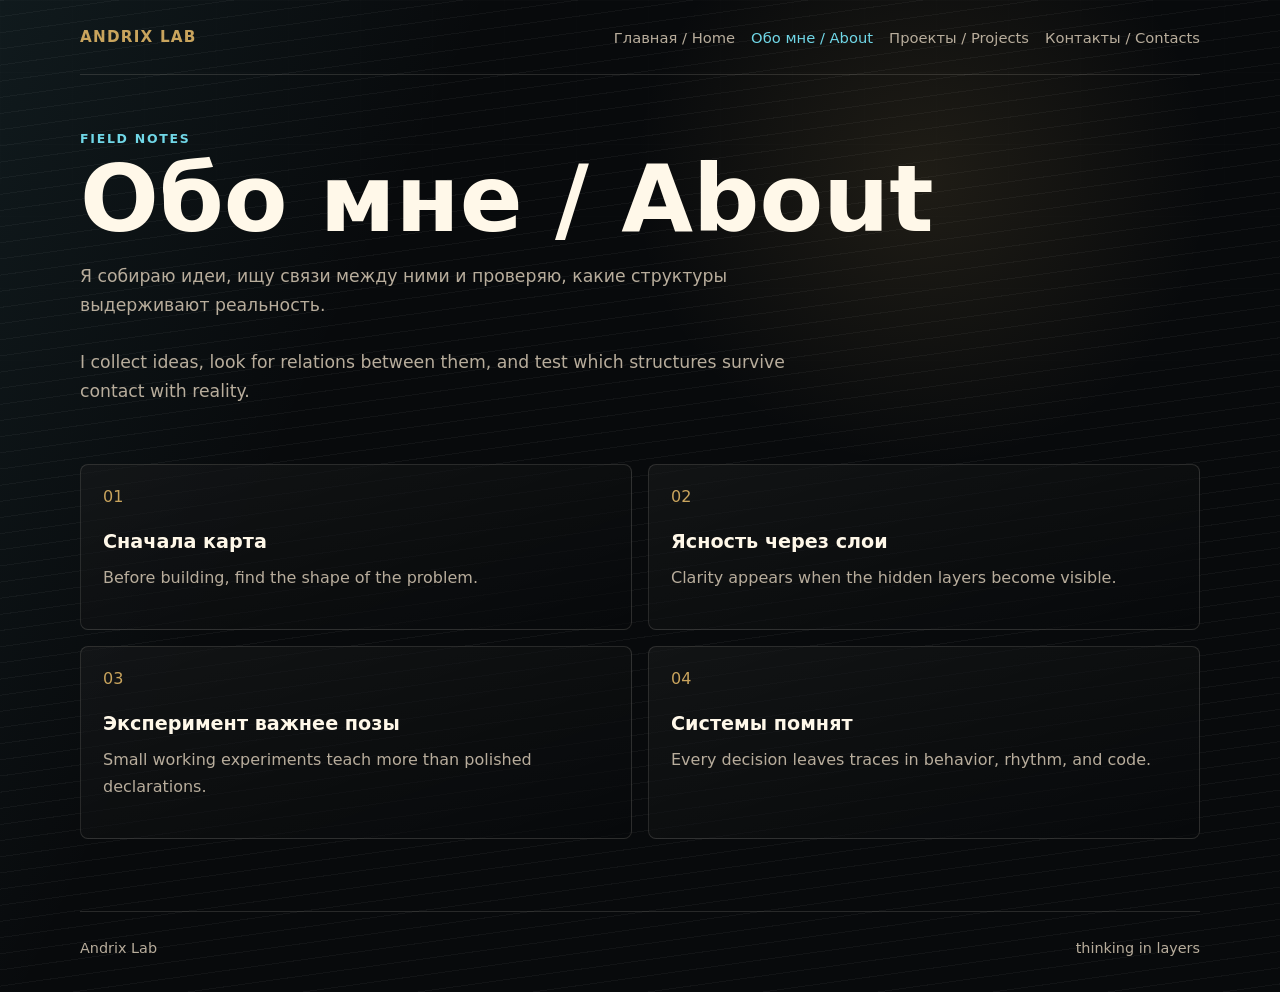
==== about.html @ 7e9b3705 "Add files via upload" ====
<!doctype html>
<html lang="ru">
  <head>
    <meta charset="utf-8">
    <meta name="viewport" content="width=device-width, initial-scale=1">
    <meta name="description" content="About Andrix Lab: a creative space for thinking, analysis, structures, and experiments.">
    <title>Andrix Lab - About</title>
    <link rel="stylesheet" href="styles.css">
  </head>
  <body>
    <header class="site-header">
      <a class="brand" href="index.html">Andrix Lab</a>
      <nav class="site-nav" aria-label="Main navigation">
        <a href="index.html">Главная / Home</a>
        <a href="about.html" aria-current="page">Обо мне / About</a>
        <a href="projects.html">Проекты / Projects</a>
        <a href="contacts.html">Контакты / Contacts</a>
      </nav>
    </header>

    <main class="page">
      <section class="page-heading">
        <p class="section-kicker">field notes</p>
        <h1>Обо мне / About</h1>
        <div class="intro-pair">
          <p>Я собираю идеи, ищу связи между ними и проверяю, какие структуры выдерживают реальность.</p>
          <p>I collect ideas, look for relations between them, and test which structures survive contact with reality.</p>
        </div>
      </section>

      <section class="principles" aria-label="Principles">
        <article>
          <span>01</span>
          <h2>Сначала карта</h2>
          <p>Before building, find the shape of the problem.</p>
        </article>
        <article>
          <span>02</span>
          <h2>Ясность через слои</h2>
          <p>Clarity appears when the hidden layers become visible.</p>
        </article>
        <article>
          <span>03</span>
          <h2>Эксперимент важнее позы</h2>
          <p>Small working experiments teach more than polished declarations.</p>
        </article>
        <article>
          <span>04</span>
          <h2>Системы помнят</h2>
          <p>Every decision leaves traces in behavior, rhythm, and code.</p>
        </article>
      </section>
    </main>

    <footer class="site-footer">
      <span>Andrix Lab</span>
      <span>thinking in layers</span>
    </footer>
  </body>
</html>
---- styles.css ----
:root {
  color-scheme: dark;
  --bg: #080a0c;
  --panel: #11161a;
  --panel-soft: #15100d;
  --text: #ede7db;
  --muted: #b8ad9c;
  --gold: #c9a45d;
  --cyan: #70d7e7;
  --line: rgba(237, 231, 219, 0.14);
  --shadow: rgba(0, 0, 0, 0.35);
  --max: 1120px;
}

* {
  box-sizing: border-box;
}

html {
  min-height: 100%;
}

body {
  min-height: 100%;
  margin: 0;
  font-family: Inter, ui-sans-serif, system-ui, -apple-system, BlinkMacSystemFont, "Segoe UI", sans-serif;
  color: var(--text);
  background:
    linear-gradient(115deg, rgba(112, 215, 231, 0.08), transparent 28rem),
    radial-gradient(circle at 72% 18%, rgba(201, 164, 93, 0.12), transparent 18rem),
    repeating-linear-gradient(172deg, rgba(255, 255, 255, 0.04) 0 1px, transparent 1px 16px),
    var(--bg);
}

body::before {
  position: fixed;
  inset: 0;
  z-index: -1;
  content: "";
  pointer-events: none;
  opacity: 0.45;
  background-image:
    linear-gradient(rgba(255, 255, 255, 0.035) 1px, transparent 1px),
    linear-gradient(90deg, rgba(255, 255, 255, 0.025) 1px, transparent 1px);
  background-size: 72px 72px, 72px 72px;
  mask-image: linear-gradient(to bottom, black, transparent 82%);
}

a {
  color: inherit;
}

.site-header,
.site-footer,
main {
  width: min(var(--max), calc(100% - 32px));
  margin-inline: auto;
}

.site-header {
  display: flex;
  align-items: center;
  justify-content: space-between;
  gap: 20px;
  padding: 28px 0;
}

.brand {
  color: var(--gold);
  font-size: 0.95rem;
  font-weight: 800;
  letter-spacing: 0.08em;
  text-decoration: none;
  text-transform: uppercase;
  white-space: nowrap;
}

.site-nav {
  display: flex;
  flex-wrap: wrap;
  justify-content: flex-end;
  gap: 8px 16px;
  font-size: 0.92rem;
}

.site-nav a {
  color: var(--muted);
  text-decoration: none;
}

.site-nav a:hover,
.site-nav a[aria-current="page"] {
  color: var(--cyan);
}

.hero {
  display: grid;
  align-content: center;
  min-height: calc(100vh - 172px);
  padding: 72px 0 80px;
  border-top: 1px solid var(--line);
  border-bottom: 1px solid var(--line);
}

.eyebrow,
.section-kicker,
.status,
.tags {
  color: var(--cyan);
  font-size: 0.78rem;
  font-weight: 800;
  letter-spacing: 0.14em;
  text-transform: uppercase;
}

h1,
h2,
p {
  margin-top: 0;
}

h1 {
  max-width: 11ch;
  margin-bottom: 20px;
  color: #fff8e9;
  font-size: clamp(4rem, 16vw, 9rem);
  line-height: 0.9;
}

h2 {
  margin-bottom: 12px;
  color: #fff8e9;
  font-size: 1.2rem;
}

.lead {
  max-width: 780px;
  margin-bottom: 28px;
  color: var(--gold);
  font-size: clamp(1.4rem, 4vw, 2.8rem);
  line-height: 1.12;
}

.lead span {
  color: var(--text);
}

.intro-pair {
  display: grid;
  gap: 10px;
  max-width: 760px;
  color: var(--muted);
  font-size: 1.08rem;
  line-height: 1.7;
}

.hero-actions {
  display: flex;
  flex-wrap: wrap;
  gap: 12px;
  margin-top: 28px;
}

.button,
.signal-button {
  min-height: 44px;
  padding: 12px 16px;
  border: 1px solid var(--line);
  border-radius: 6px;
  color: var(--text);
  background: rgba(255, 255, 255, 0.04);
  font: inherit;
  text-decoration: none;
  cursor: pointer;
}

.button:hover,
.signal-button:hover {
  border-color: rgba(112, 215, 231, 0.72);
  color: var(--cyan);
}

.signal-panel {
  display: flex;
  align-items: center;
  justify-content: space-between;
  gap: 24px;
  margin: 34px 0 72px;
  padding: 22px;
  border: 1px solid var(--line);
  border-radius: 8px;
  background: linear-gradient(135deg, rgba(201, 164, 93, 0.09), rgba(112, 215, 231, 0.04));
  box-shadow: 0 24px 80px var(--shadow);
}

.signal-line {
  margin: 0;
  color: #fff8e9;
  font-size: clamp(1.25rem, 4vw, 2.1rem);
}

.page {
  padding: 56px 0 72px;
  border-top: 1px solid var(--line);
}

.page-heading {
  margin-bottom: 40px;
}

.page h1 {
  max-width: 100%;
  font-size: clamp(2.7rem, 9vw, 5.8rem);
}

.principles,
.project-grid,
.contact-list {
  display: grid;
  gap: 16px;
}

.principles {
  grid-template-columns: repeat(2, minmax(0, 1fr));
}

.principles article,
.project-card,
.contact-list a {
  min-width: 0;
  padding: 22px;
  border: 1px solid var(--line);
  border-radius: 8px;
  background:
    linear-gradient(160deg, rgba(255, 255, 255, 0.045), transparent),
    rgba(8, 10, 12, 0.58);
}

.principles span {
  display: inline-block;
  margin-bottom: 24px;
  color: var(--gold);
}

.principles p,
.project-card p {
  color: var(--muted);
  line-height: 1.65;
}

.project-grid {
  grid-template-columns: repeat(4, minmax(0, 1fr));
}

.project-card {
  display: flex;
  flex-direction: column;
}

.project-card a,
.muted-link {
  margin-top: auto;
  color: var(--cyan);
}

.muted-link {
  opacity: 0.6;
}

.contact-list {
  grid-template-columns: repeat(2, minmax(0, 1fr));
}

.contact-list a {
  display: grid;
  gap: 8px;
  text-decoration: none;
}

.contact-list span {
  color: var(--gold);
}

.contact-list strong {
  overflow-wrap: anywhere;
  color: #fff8e9;
  font-size: 1.25rem;
}

.site-footer {
  display: flex;
  flex-wrap: wrap;
  justify-content: space-between;
  gap: 12px;
  padding: 28px 0 36px;
  border-top: 1px solid var(--line);
  color: var(--muted);
  font-size: 0.9rem;
}

@media (max-width: 900px) {
  .site-header {
    align-items: flex-start;
    flex-direction: column;
  }

  .site-nav {
    justify-content: flex-start;
  }

  .hero {
    min-height: auto;
  }

  .project-grid {
    grid-template-columns: repeat(2, minmax(0, 1fr));
  }
}

@media (max-width: 640px) {
  .site-header,
  .site-footer,
  main {
    width: min(100% - 24px, var(--max));
  }

  .hero {
    padding: 44px 0 52px;
  }

  .signal-panel {
    align-items: stretch;
    flex-direction: column;
  }

  .principles,
  .project-grid,
  .contact-list {
    grid-template-columns: 1fr;
  }
}
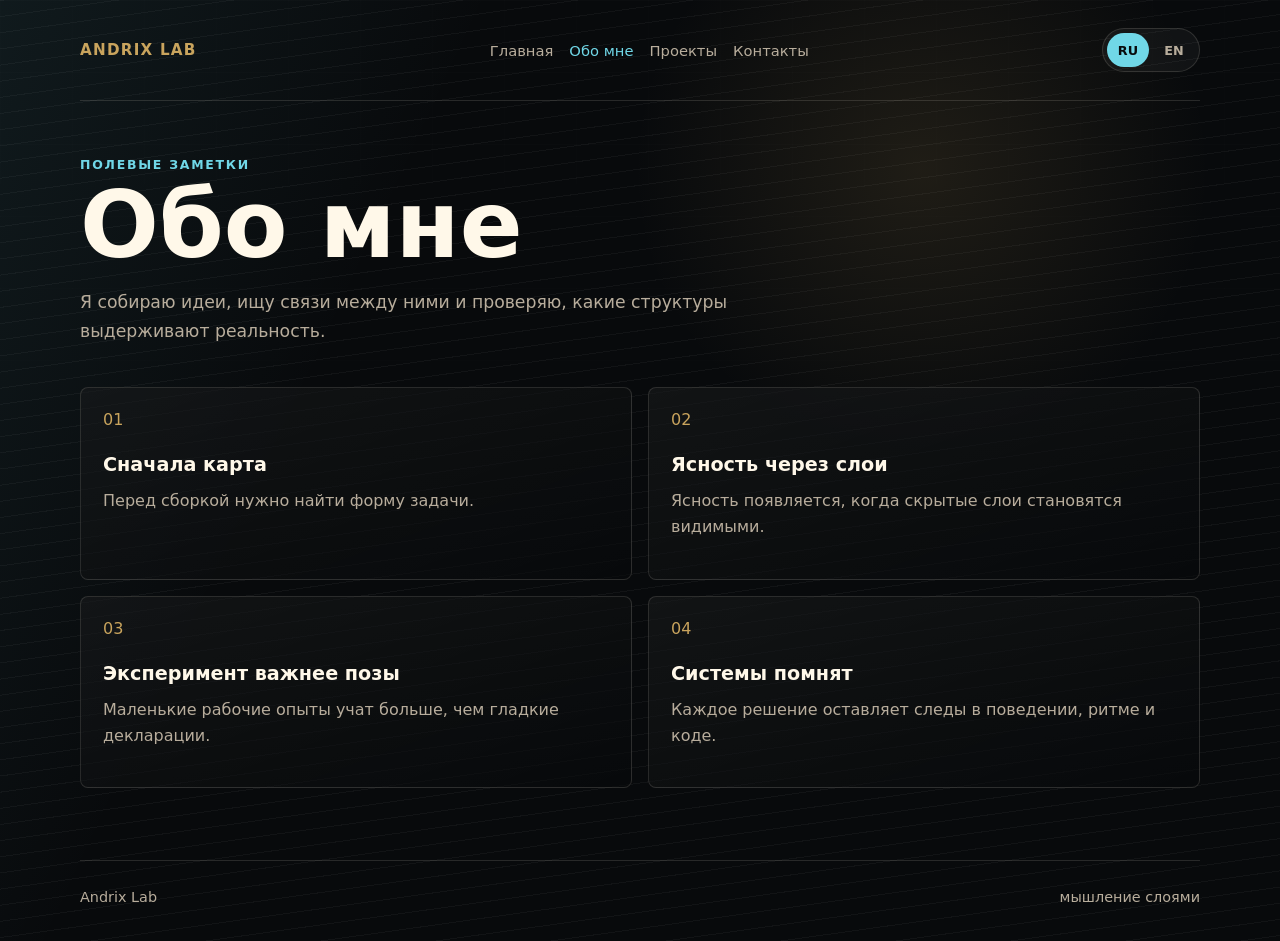
==== commit 37887ab9: "Add language switcher" ====
--- a/about.html
+++ b/about.html
@@ -1,5 +1,5 @@
 <!doctype html>
-<html lang="ru">
+<html lang="ru" data-lang="ru">
   <head>
     <meta charset="utf-8">
     <meta name="viewport" content="width=device-width, initial-scale=1">
@@ -11,50 +11,52 @@
     <header class="site-header">
       <a class="brand" href="index.html">Andrix Lab</a>
       <nav class="site-nav" aria-label="Main navigation">
-        <a href="index.html">Главная / Home</a>
-        <a href="about.html" aria-current="page">Обо мне / About</a>
-        <a href="projects.html">Проекты / Projects</a>
-        <a href="contacts.html">Контакты / Contacts</a>
+        <a href="index.html" data-i18n data-ru="Главная" data-en="Home">Главная</a>
+        <a href="about.html" aria-current="page" data-i18n data-ru="Обо мне" data-en="About">Обо мне</a>
+        <a href="projects.html" data-i18n data-ru="Проекты" data-en="Projects">Проекты</a>
+        <a href="contacts.html" data-i18n data-ru="Контакты" data-en="Contacts">Контакты</a>
       </nav>
+      <div class="language-switch" aria-label="Language switch">
+        <button class="language-button is-active" type="button" data-lang-button="ru">RU</button>
+        <button class="language-button" type="button" data-lang-button="en">EN</button>
+      </div>
     </header>
 
     <main class="page">
       <section class="page-heading">
-        <p class="section-kicker">field notes</p>
-        <h1>Обо мне / About</h1>
-        <div class="intro-pair">
-          <p>Я собираю идеи, ищу связи между ними и проверяю, какие структуры выдерживают реальность.</p>
-          <p>I collect ideas, look for relations between them, and test which structures survive contact with reality.</p>
-        </div>
+        <p class="section-kicker" data-i18n data-ru="полевые заметки" data-en="field notes">полевые заметки</p>
+        <h1 data-i18n data-ru="Обо мне" data-en="About">Обо мне</h1>
+        <p class="intro-text" data-i18n data-ru="Я собираю идеи, ищу связи между ними и проверяю, какие структуры выдерживают реальность." data-en="I collect ideas, look for relations between them, and test which structures survive contact with reality.">Я собираю идеи, ищу связи между ними и проверяю, какие структуры выдерживают реальность.</p>
       </section>
 
       <section class="principles" aria-label="Principles">
         <article>
           <span>01</span>
-          <h2>Сначала карта</h2>
-          <p>Before building, find the shape of the problem.</p>
+          <h2 data-i18n data-ru="Сначала карта" data-en="Map first">Сначала карта</h2>
+          <p data-i18n data-ru="Перед сборкой нужно найти форму задачи." data-en="Before building, find the shape of the problem.">Перед сборкой нужно найти форму задачи.</p>
         </article>
         <article>
           <span>02</span>
-          <h2>Ясность через слои</h2>
-          <p>Clarity appears when the hidden layers become visible.</p>
+          <h2 data-i18n data-ru="Ясность через слои" data-en="Clarity through layers">Ясность через слои</h2>
+          <p data-i18n data-ru="Ясность появляется, когда скрытые слои становятся видимыми." data-en="Clarity appears when the hidden layers become visible.">Ясность появляется, когда скрытые слои становятся видимыми.</p>
         </article>
         <article>
           <span>03</span>
-          <h2>Эксперимент важнее позы</h2>
-          <p>Small working experiments teach more than polished declarations.</p>
+          <h2 data-i18n data-ru="Эксперимент важнее позы" data-en="Experiment over posture">Эксперимент важнее позы</h2>
+          <p data-i18n data-ru="Маленькие рабочие опыты учат больше, чем гладкие декларации." data-en="Small working experiments teach more than polished declarations.">Маленькие рабочие опыты учат больше, чем гладкие декларации.</p>
         </article>
         <article>
           <span>04</span>
-          <h2>Системы помнят</h2>
-          <p>Every decision leaves traces in behavior, rhythm, and code.</p>
+          <h2 data-i18n data-ru="Системы помнят" data-en="Systems remember">Системы помнят</h2>
+          <p data-i18n data-ru="Каждое решение оставляет следы в поведении, ритме и коде." data-en="Every decision leaves traces in behavior, rhythm, and code.">Каждое решение оставляет следы в поведении, ритме и коде.</p>
         </article>
       </section>
     </main>
 
     <footer class="site-footer">
       <span>Andrix Lab</span>
-      <span>thinking in layers</span>
+      <span data-i18n data-ru="мышление слоями" data-en="thinking in layers">мышление слоями</span>
     </footer>
+    <script src="script.js" defer></script>
   </body>
 </html>
--- a/styles.css
+++ b/styles.css
@@ -93,6 +93,34 @@
   color: var(--cyan);
 }
 
+.language-switch {
+  display: inline-flex;
+  gap: 4px;
+  padding: 4px;
+  border: 1px solid var(--line);
+  border-radius: 999px;
+  background: rgba(255, 255, 255, 0.04);
+}
+
+.language-button {
+  min-width: 42px;
+  min-height: 34px;
+  border: 0;
+  border-radius: 999px;
+  color: var(--muted);
+  background: transparent;
+  font: inherit;
+  font-size: 0.8rem;
+  font-weight: 800;
+  cursor: pointer;
+}
+
+.language-button:hover,
+.language-button.is-active {
+  color: var(--bg);
+  background: var(--cyan);
+}
+
 .hero {
   display: grid;
   align-content: center;
@@ -145,7 +173,7 @@
   color: var(--text);
 }
 
-.intro-pair {
+.intro-text {
   display: grid;
   gap: 10px;
   max-width: 760px;
